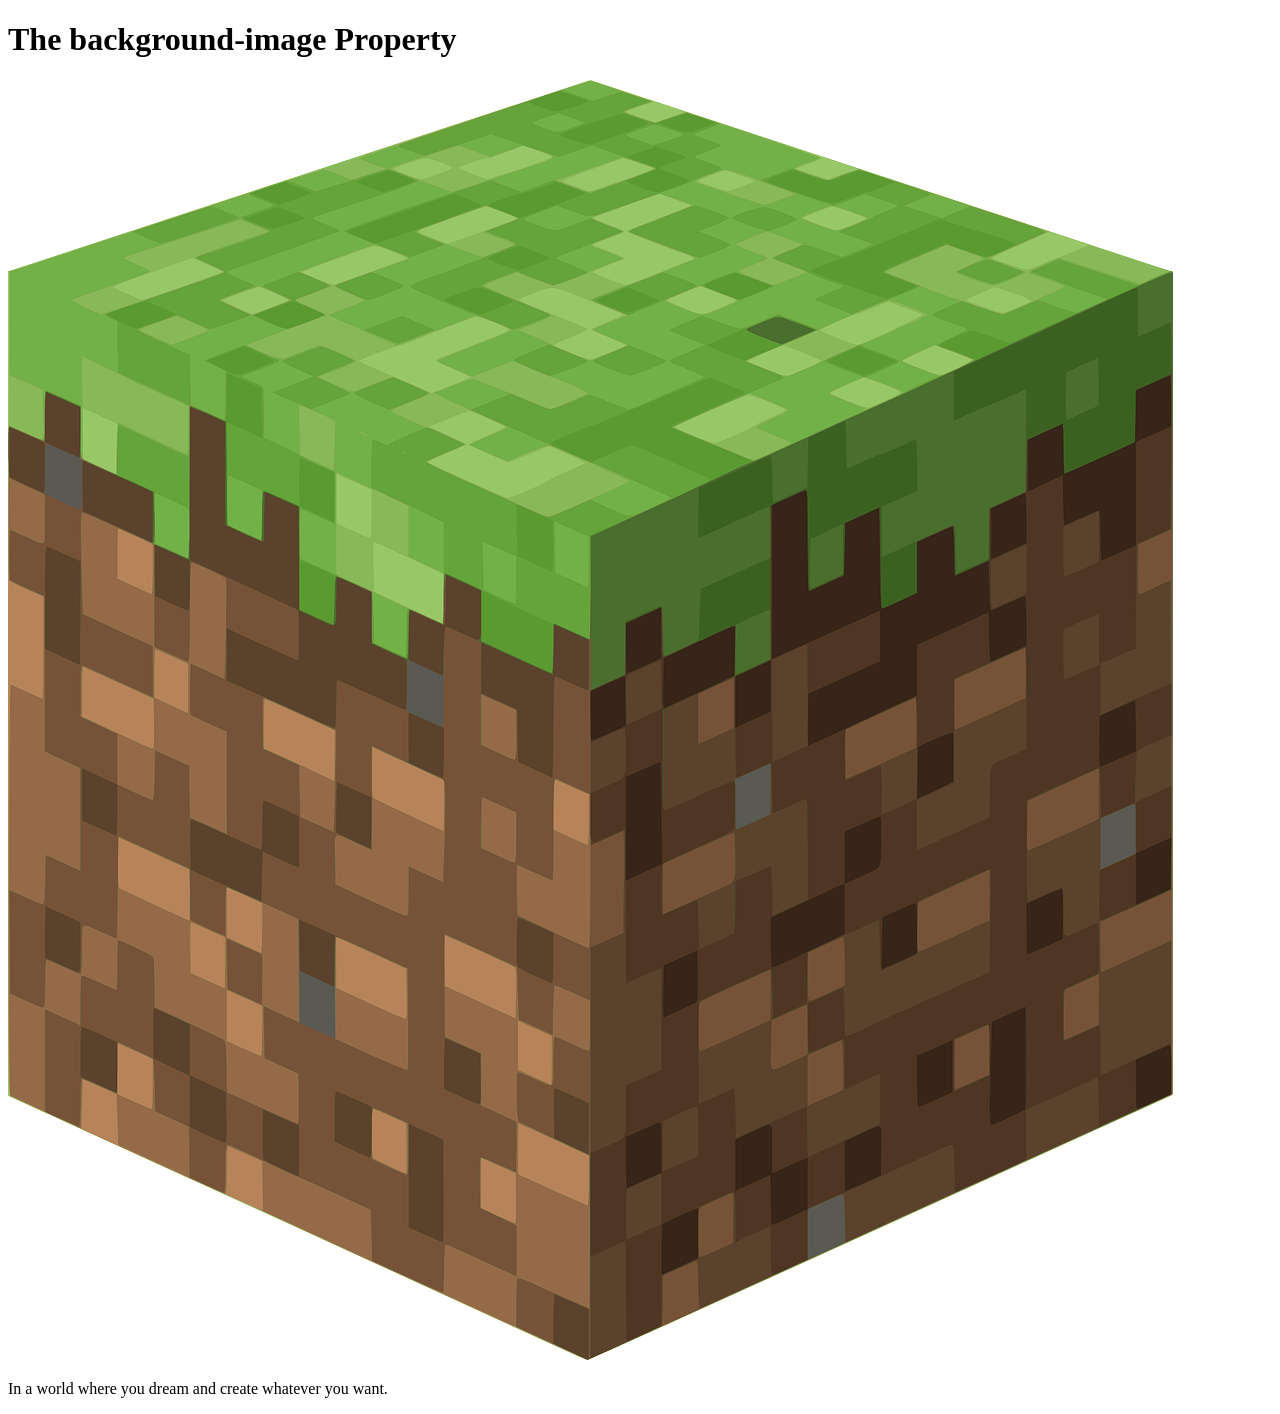
==== environ/env01.html @ 36421777 "Summary Field" ====
<!DOCTYPE html>
<html>
<head>
<style>
body {
  background-image: url("Queso.png");
}
</style>
</head>
<body>

<h1>The background-image Property</h1>

<img src="Minecraft.png">

<p>In a world where you dream and create whatever you want.</p>

</body>
</html>
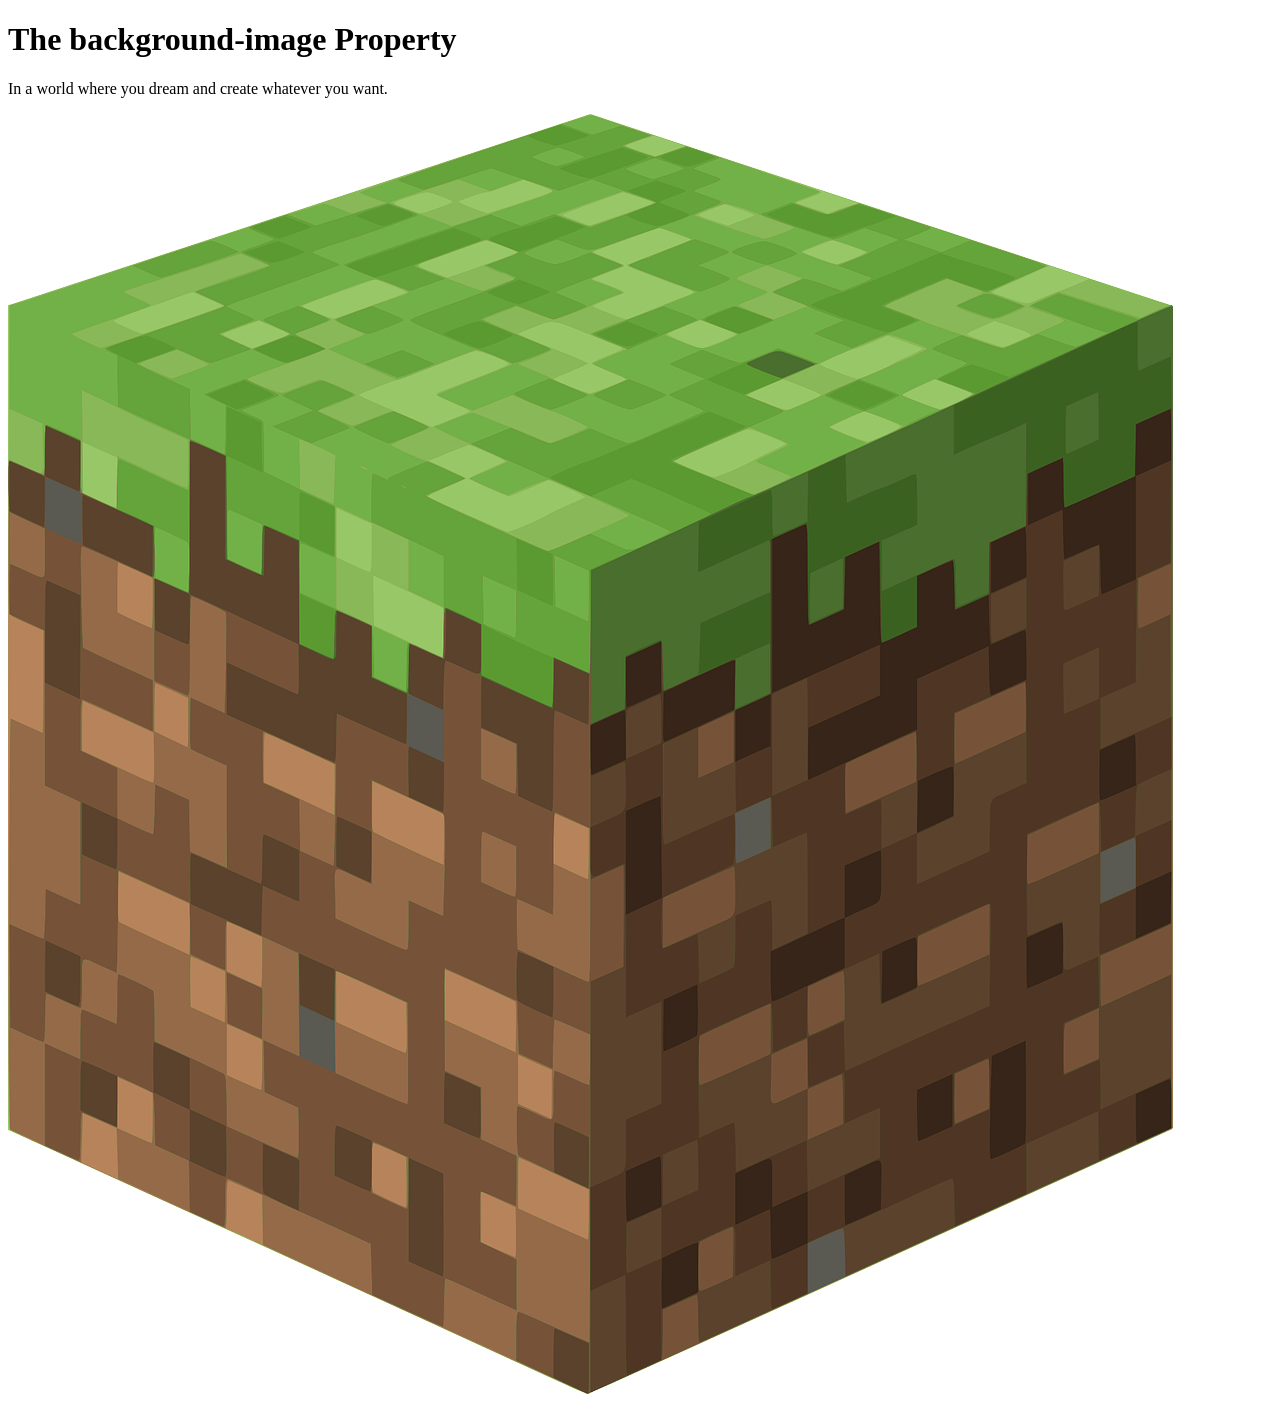
==== commit 6e8891f8: "Update env01.html" ====
--- a/environ/env01.html
+++ b/environ/env01.html
@@ -5,16 +5,16 @@
 body {
   background-image: url("Queso.png");
 }
+
 </style>
 </head>
 <body>
 
 <h1>The background-image Property</h1>
 
-<img src="Minecraft.png">
 
 <p>In a world where you dream and create whatever you want.</p>
-
+<img src="Minecraft.png">
 </body>
 </html>
 
